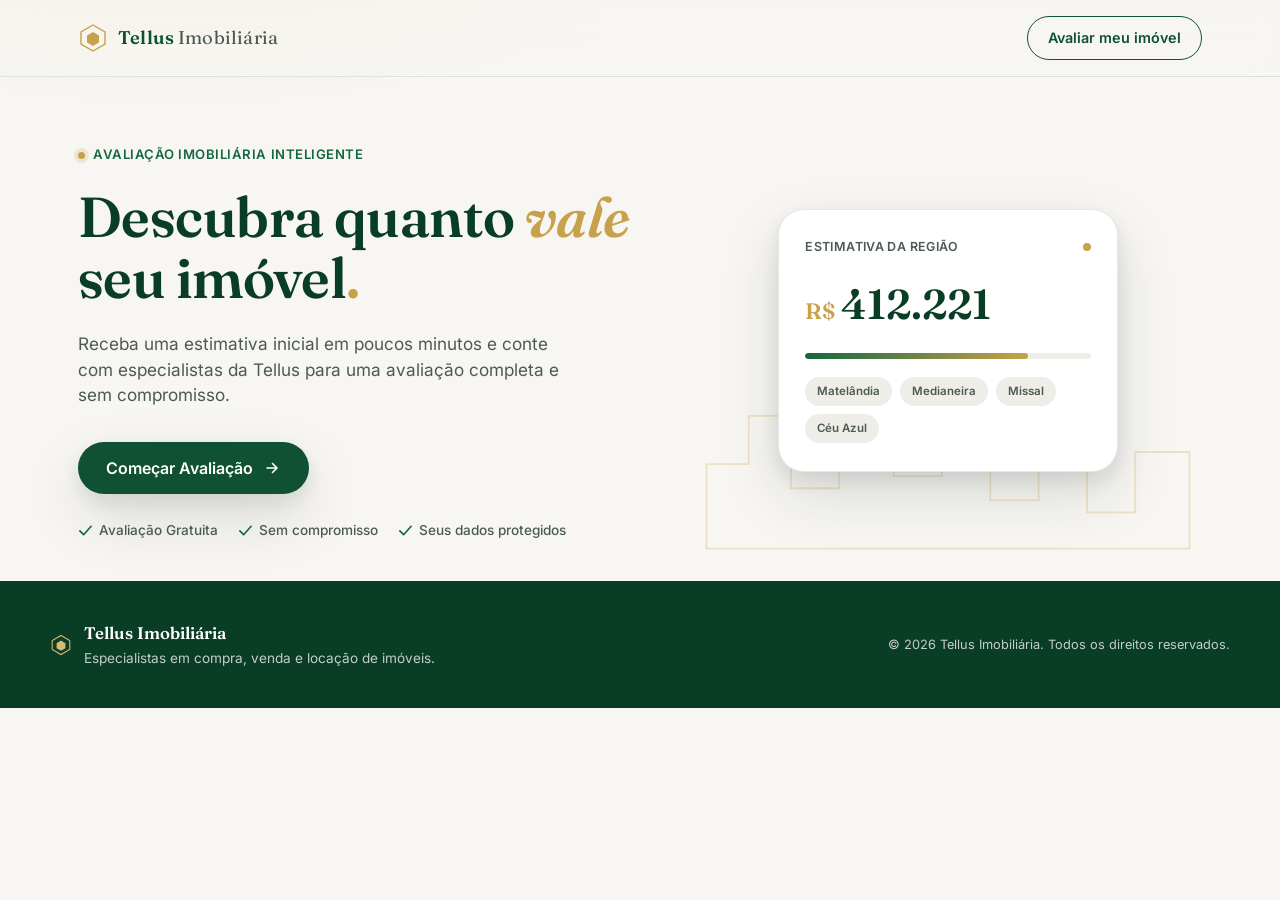
==== index.html @ 63360d7a "Add files via upload" ====
<!DOCTYPE html>
<html lang="pt-BR">
<head>
<meta charset="UTF-8">
<meta name="viewport" content="width=device-width, initial-scale=1.0, viewport-fit=cover">
<title>Tellus Imobiliária | Descubra quanto vale seu imóvel</title>
<meta name="description" content="Receba uma estimativa gratuita e sem compromisso do valor do seu imóvel com a Tellus Imobiliária.">

<!-- Preconnect para carregamento rápido de fontes -->
<link rel="preconnect" href="https://fonts.googleapis.com">
<link rel="preconnect" href="https://fonts.gstatic.com" crossorigin>
<link href="https://fonts.googleapis.com/css2?family=Fraunces:opsz,wght@9..144,400;9..144,500;9..144,600;9..144,700&family=Inter:wght@400;500;600;700;800&display=swap" rel="stylesheet">

<link rel="stylesheet" href="style.css">
</head>
<body>

<!-- ============================================= -->
<!-- CURSOR / GLOW DE FUNDO (decorativo)             -->
<!-- ============================================= -->
<div class="bg-aura" aria-hidden="true"></div>

<!-- ============================================= -->
<!-- CABEÇALHO                                       -->
<!-- ============================================= -->
<header class="site-header" id="siteHeader">
  <div class="header-inner">
    <div class="brand">
      <span class="brand-mark" aria-hidden="true">
        <svg width="30" height="30" viewBox="0 0 30 30" fill="none" xmlns="http://www.w3.org/2000/svg">
          <path d="M15 2L27 9V21L15 28L3 21V9L15 2Z" stroke="currentColor" stroke-width="1.4"/>
          <path d="M15 9L21 12.5V19.5L15 23L9 19.5V12.5L15 9Z" fill="currentColor"/>
        </svg>
      </span>
      <span class="brand-name">Tellus<span class="brand-name-light">Imobiliária</span></span>
    </div>
    <a class="header-cta" href="#" id="headerCta">Avaliar meu imóvel</a>
  </div>
</header>

<main>
  <!-- ============================================= -->
  <!-- HERO                                            -->
  <!-- ============================================= -->
  <section class="hero" id="hero">
    <div class="hero-grid">
      <div class="hero-copy">
        <p class="eyebrow"><span class="eyebrow-dot"></span> Avaliação imobiliária inteligente</p>
        <h1 class="hero-title">
          Descubra quanto <span class="hero-title-accent">vale</span> seu imóvel<span class="accent-dot">.</span>
        </h1>
        <p class="hero-subtitle">
          Receba uma estimativa inicial em poucos minutos e conte com especialistas
          da Tellus para uma avaliação completa e sem compromisso.
        </p>
        <button class="btn-primary btn-hero" id="startBtn">
          <span>Começar Avaliação</span>
          <svg width="18" height="18" viewBox="0 0 18 18" fill="none"><path d="M4 9H14M14 9L9.5 4.5M14 9L9.5 13.5" stroke="currentColor" stroke-width="1.6" stroke-linecap="round" stroke-linejoin="round"/></svg>
        </button>
        <ul class="trust-seals">
          <li><svg viewBox="0 0 16 16" width="15" height="15"><path d="M2 8.5L6 12.5L14 3.5" stroke="currentColor" stroke-width="1.8" fill="none" stroke-linecap="round" stroke-linejoin="round"/></svg> Avaliação Gratuita</li>
          <li><svg viewBox="0 0 16 16" width="15" height="15"><path d="M2 8.5L6 12.5L14 3.5" stroke="currentColor" stroke-width="1.8" fill="none" stroke-linecap="round" stroke-linejoin="round"/></svg> Sem compromisso</li>
          <li><svg viewBox="0 0 16 16" width="15" height="15"><path d="M2 8.5L6 12.5L14 3.5" stroke="currentColor" stroke-width="1.8" fill="none" stroke-linecap="round" stroke-linejoin="round"/></svg> Seus dados protegidos</li>
        </ul>
      </div>

      <div class="hero-visual" aria-hidden="true">
        <div class="valuation-card">
          <div class="valuation-card-head">
            <span>Estimativa da região</span>
            <span class="pulse-dot"></span>
          </div>
          <div class="valuation-figure">
            <span class="currency">R$</span>
            <span class="odometer" id="heroOdometer">0</span>
          </div>
          <div class="valuation-bar">
            <div class="valuation-bar-fill"></div>
          </div>
          <div class="valuation-tags">
            <span>Matelândia</span>
            <span>Medianeira</span>
            <span>Missal</span>
            <span>Céu Azul</span>
          </div>
        </div>
        <svg class="skyline" viewBox="0 0 420 220" fill="none" xmlns="http://www.w3.org/2000/svg">
          <path class="skyline-path" d="M10 210 L10 140 L45 140 L45 100 L80 100 L80 160 L120 160 L120 60 L165 60 L165 150 L205 150 L205 90 L205 90 L245 90 L245 170 L285 170 L285 110 L325 110 L325 180 L365 180 L365 130 L410 130 L410 210 Z" stroke="currentColor" stroke-width="1.5"/>
        </svg>
      </div>
    </div>
  </section>

  <!-- ============================================= -->
  <!-- QUESTIONÁRIO / CHAT                             -->
  <!-- ============================================= -->
  <section class="chat-section" id="chatSection">
    <div class="chat-frame">

      <div class="chat-topbar">
        <div class="chat-topbar-info">
          <span class="chat-avatar">
            <svg width="16" height="16" viewBox="0 0 30 30" fill="none"><path d="M15 2L27 9V21L15 28L3 21V9L15 2Z" stroke="currentColor" stroke-width="1.6"/><path d="M15 9L21 12.5V19.5L15 23L9 19.5V12.5L15 9Z" fill="currentColor"/></svg>
          </span>
          <div>
            <p class="chat-topbar-title">Avaliação Tellus</p>
            <p class="chat-topbar-subtitle" id="stepLabel">Pergunta 1 de 15</p>
          </div>
        </div>
        <button class="chat-close" id="closeChat" aria-label="Fechar questionário">
          <svg width="16" height="16" viewBox="0 0 16 16"><path d="M2 2L14 14M14 2L2 14" stroke="currentColor" stroke-width="1.6" stroke-linecap="round"/></svg>
        </button>
      </div>

      <div class="progress-track" aria-hidden="true">
        <div class="progress-fill" id="progressFill"></div>
      </div>

      <div class="chat-body" id="chatBody">
        <!-- Mensagens e perguntas injetadas via JavaScript -->
      </div>

      <div class="chat-footer" id="chatFooter">
        <!-- Área de resposta ativa (botões / input) injetada via JS -->
      </div>
    </div>
  </section>

  <!-- ============================================= -->
  <!-- TELA DE SUCESSO                                 -->
  <!-- ============================================= -->
  <section class="success-section" id="successSection">
    <canvas id="confettiCanvas"></canvas>
    <div class="success-card">
      <div class="success-check">
        <svg viewBox="0 0 80 80" width="80" height="80">
          <circle class="check-circle" cx="40" cy="40" r="36" fill="none" stroke-width="3"/>
          <path class="check-mark" d="M24 41L35 52L57 28" fill="none" stroke-width="4.5" stroke-linecap="round" stroke-linejoin="round"/>
        </svg>
      </div>
      <h2>Sua avaliação foi recebida com sucesso!</h2>
      <p>Um especialista da Tellus entrará em contato em breve para entregar uma estimativa personalizada do valor do seu imóvel.</p>
      <a href="#" id="whatsappBtn" class="btn-whatsapp" target="_blank" rel="noopener">
        <svg width="20" height="20" viewBox="0 0 24 24" fill="currentColor"><path d="M17.5 14.4c-.3-.1-1.7-.9-2-1-.3-.1-.5-.1-.7.1-.2.3-.8 1-.9 1.1-.2.2-.3.2-.6.1-.3-.1-1.3-.5-2.4-1.5-.9-.8-1.5-1.8-1.7-2.1-.2-.3 0-.5.1-.6.1-.1.3-.3.4-.5.1-.1.2-.3.3-.4.1-.2 0-.4 0-.5C10 9 9.4 7.6 9.2 7c-.2-.5-.4-.5-.6-.5h-.5c-.2 0-.5.1-.7.3-.2.3-1 1-1 2.3 0 1.4 1 2.7 1.1 2.9.1.2 2 3.1 4.9 4.3.7.3 1.2.5 1.6.6.7.2 1.3.2 1.8.1.5-.1 1.7-.7 1.9-1.4.2-.7.2-1.2.2-1.4-.1-.1-.3-.2-.6-.3z"/><path d="M12 2C6.5 2 2 6.5 2 12c0 1.9.5 3.7 1.5 5.3L2 22l4.8-1.5c1.5.8 3.3 1.3 5.2 1.3 5.5 0 10-4.5 10-10S17.5 2 12 2zm0 18.2c-1.7 0-3.4-.5-4.8-1.3l-.3-.2-3.2 1 1-3.1-.2-.3C3.5 15 3 13.5 3 12c0-4.9 4.1-9 9-9s9 4.1 9 9-4.1 9.2-9 9.2z"/></svg>
        Falar no WhatsApp
      </a>
    </div>
  </section>
</main>

<!-- ============================================= -->
<!-- RODAPÉ                                          -->
<!-- ============================================= -->
<footer class="site-footer">
  <div class="footer-inner">
    <div class="footer-brand">
      <span class="brand-mark" aria-hidden="true">
        <svg width="22" height="22" viewBox="0 0 30 30" fill="none"><path d="M15 2L27 9V21L15 28L3 21V9L15 2Z" stroke="currentColor" stroke-width="1.4"/><path d="M15 9L21 12.5V19.5L15 23L9 19.5V12.5L15 9Z" fill="currentColor"/></svg>
      </span>
      <div>
        <p class="footer-name">Tellus Imobiliária</p>
        <p class="footer-tagline">Especialistas em compra, venda e locação de imóveis.</p>
      </div>
    </div>
    <p class="footer-copy">© <span id="year"></span> Tellus Imobiliária. Todos os direitos reservados.</p>
  </div>
</footer>

<script src="script.js"></script>
</body>
</html>
---- style.css ----
/* =====================================================================
   TELLUS IMOBILIÁRIA — FOLHA DE ESTILOS
   Organização:
   1. Tokens (cores, tipografia, espaçamento)
   2. Reset e base
   3. Cabeçalho
   4. Hero
   5. Seção de Chat / Questionário
   6. Componentes de pergunta (botões, inputs, checklist)
   7. Tela de sucesso + confete
   8. Rodapé
   9. Responsividade
   10. Modo escuro automático
   11. Acessibilidade (prefers-reduced-motion)
   ===================================================================== */

/* ---------------------------------------------------------------------
   1. TOKENS
   --------------------------------------------------------------------- */
:root{
  /* Paleta */
  --color-green-900:#0A3D26;
  --color-green-800:#0F5132;
  --color-green-700:#146740;
  --color-gold-500:#C8A24A;
  --color-gold-400:#D9BA71;
  --color-white:#FFFFFF;
  --color-gray-050:#F7F6F3;
  --color-gray-100:#EFEDE7;
  --color-gray-300:#D9D5CB;
  --color-ink-900:#12211A;
  --color-ink-600:#4B5B52;

  /* Superfícies (trocam no modo escuro) */
  --bg-page:var(--color-gray-050);
  --bg-surface:var(--color-white);
  --bg-surface-alt:var(--color-gray-100);
  --text-primary:var(--color-ink-900);
  --text-secondary:var(--color-ink-600);
  --border-subtle: rgba(18,33,26,0.10);
  --shadow-color: 18,33,26;

  /* Tipografia */
  --font-display:'Fraunces', Georgia, serif;
  --font-body:'Inter', -apple-system, BlinkMacSystemFont, sans-serif;

  /* Espaçamento / forma */
  --radius-sm:10px;
  --radius-md:16px;
  --radius-lg:26px;
  --radius-pill:999px;

  --shadow-soft: 0 2px 8px rgba(var(--shadow-color), 0.06), 0 10px 30px rgba(var(--shadow-color), 0.07);
  --shadow-lift: 0 8px 20px rgba(var(--shadow-color), 0.10), 0 24px 60px rgba(var(--shadow-color), 0.12);

  --ease-out: cubic-bezier(.16,.8,.28,1);
}

@media (prefers-color-scheme: dark){
  :root{
    --bg-page:#0B1712;
    --bg-surface:#122A1F;
    --bg-surface-alt:#0F241B;
    --text-primary:#F2F1EC;
    --text-secondary:#AFC0B6;
    --border-subtle: rgba(242,241,236,0.10);
    --shadow-color: 0,0,0;
    --color-gray-100:#16332476;
  }
}

/* ---------------------------------------------------------------------
   2. RESET E BASE
   --------------------------------------------------------------------- */
*,*::before,*::after{ box-sizing:border-box; margin:0; padding:0; }
html{ scroll-behavior:smooth; }
body{
  font-family:var(--font-body);
  background:var(--bg-page);
  color:var(--text-primary);
  line-height:1.5;
  -webkit-font-smoothing:antialiased;
  overflow-x:hidden;
  transition:background .4s var(--ease-out), color .4s var(--ease-out);
}
img,svg{ display:block; max-width:100%; }
button{ font-family:inherit; cursor:pointer; border:none; background:none; color:inherit; }
input{ font-family:inherit; }
a{ color:inherit; text-decoration:none; }
:focus-visible{ outline:2px solid var(--color-gold-500); outline-offset:3px; border-radius:6px; }

.bg-aura{
  position:fixed; inset:-20% -10% auto -10%; height:70vh; z-index:-1;
  background:
    radial-gradient(50% 50% at 20% 10%, rgba(200,162,74,0.16) 0%, rgba(200,162,74,0) 70%),
    radial-gradient(45% 45% at 85% 0%, rgba(15,81,50,0.18) 0%, rgba(15,81,50,0) 70%);
  pointer-events:none;
}

/* ---------------------------------------------------------------------
   3. CABEÇALHO
   --------------------------------------------------------------------- */
.site-header{
  position:sticky; top:0; z-index:40;
  backdrop-filter:saturate(180%) blur(14px);
  background:rgba(247,246,243,0.72);
  border-bottom:1px solid var(--border-subtle);
}
@media (prefers-color-scheme: dark){
  .site-header{ background:rgba(11,23,18,0.72); }
}
.header-inner{
  max-width:1180px; margin:0 auto; padding:16px 28px;
  display:flex; align-items:center; justify-content:space-between;
}
.brand{ display:flex; align-items:center; gap:10px; }
.brand-mark{ color:var(--color-gold-500); display:flex; }
.brand-name{
  font-family:var(--font-display); font-weight:600; font-size:1.15rem;
  letter-spacing:.01em; color:var(--color-green-800);
}
@media (prefers-color-scheme: dark){ .brand-name{ color:var(--color-gold-400); } }
.brand-name-light{ font-weight:400; color:var(--text-secondary); margin-left:4px; }

.header-cta{
  font-size:.9rem; font-weight:600; padding:10px 20px;
  border:1px solid var(--color-green-800); border-radius:var(--radius-pill);
  color:var(--color-green-800); transition:all .25s var(--ease-out);
}
@media (prefers-color-scheme: dark){ .header-cta{ color:var(--color-gold-400); border-color:var(--color-gold-400); } }
.header-cta:hover{ background:var(--color-green-800); color:var(--color-white); }
@media (prefers-color-scheme: dark){ .header-cta:hover{ background:var(--color-gold-400); color:var(--color-green-900); } }

/* ---------------------------------------------------------------------
   4. HERO
   --------------------------------------------------------------------- */
.hero{ max-width:1180px; margin:0 auto; padding:64px 28px 40px; }
.hero-grid{
  display:grid; grid-template-columns:1.05fr .95fr; gap:56px; align-items:center;
}
.eyebrow{
  display:inline-flex; align-items:center; gap:8px;
  font-size:.82rem; font-weight:600; letter-spacing:.04em; text-transform:uppercase;
  color:var(--color-green-700); margin-bottom:22px;
}
@media (prefers-color-scheme: dark){ .eyebrow{ color:var(--color-gold-400); } }
.eyebrow-dot{ width:7px; height:7px; border-radius:50%; background:var(--color-gold-500); box-shadow:0 0 0 4px rgba(200,162,74,0.18); }

.hero-title{
  font-family:var(--font-display); font-weight:600;
  font-size:clamp(2.4rem, 4.4vw, 3.6rem);
  line-height:1.08; letter-spacing:-.01em;
  color:var(--color-green-900);
  animation:fadeUp .8s var(--ease-out) both;
}
@media (prefers-color-scheme: dark){ .hero-title{ color:var(--color-white); } }
.hero-title-accent{ font-style:italic; color:var(--color-gold-500); }
.accent-dot{ color:var(--color-gold-500); }

.hero-subtitle{
  margin-top:22px; max-width:46ch; font-size:1.08rem; color:var(--text-secondary);
  animation:fadeUp .8s .1s var(--ease-out) both;
}

.btn-primary{
  margin-top:34px; display:inline-flex; align-items:center; gap:10px;
  background:var(--color-green-800); color:var(--color-white);
  font-weight:600; font-size:1rem; padding:16px 28px; border-radius:var(--radius-pill);
  box-shadow:var(--shadow-lift);
  transition:transform .3s var(--ease-out), box-shadow .3s var(--ease-out), background .3s var(--ease-out);
  animation:fadeUp .8s .2s var(--ease-out) both;
}
.btn-primary svg{ transition:transform .3s var(--ease-out); }
.btn-primary:hover{ transform:translateY(-2px); background:var(--color-green-700); box-shadow:0 14px 34px rgba(15,81,50,0.28); }
.btn-primary:hover svg{ transform:translateX(3px); }
.btn-primary:active{ transform:translateY(0); }

.trust-seals{
  display:flex; flex-wrap:wrap; gap:20px; margin-top:26px; list-style:none;
  font-size:.85rem; color:var(--text-secondary); font-weight:500;
  animation:fadeUp .8s .3s var(--ease-out) both;
}
.trust-seals li{ display:flex; align-items:center; gap:6px; }
.trust-seals svg{ color:var(--color-green-700); flex-shrink:0; }
@media (prefers-color-scheme: dark){ .trust-seals svg{ color:var(--color-gold-400); } }

/* --- Visual do hero: cartão de estimativa + skyline --- */
.hero-visual{ position:relative; display:flex; justify-content:center; align-items:center; min-height:380px; }
.valuation-card{
  position:relative; z-index:2;
  width:100%; max-width:340px; background:var(--bg-surface);
  border-radius:var(--radius-lg); padding:28px 26px; box-shadow:var(--shadow-lift);
  border:1px solid var(--border-subtle);
  animation:cardFloat 6s ease-in-out infinite, fadeUp .9s .15s var(--ease-out) both;
}
.valuation-card-head{
  display:flex; align-items:center; justify-content:space-between;
  font-size:.78rem; font-weight:600; color:var(--text-secondary); text-transform:uppercase; letter-spacing:.03em;
}
.pulse-dot{
  width:8px; height:8px; border-radius:50%; background:var(--color-gold-500);
  box-shadow:0 0 0 0 rgba(200,162,74,0.5); animation:pulse 2.2s infinite;
}
.valuation-figure{ display:flex; align-items:baseline; gap:6px; margin-top:16px; }
.currency{ font-family:var(--font-display); font-size:1.4rem; color:var(--color-gold-500); font-weight:600; }
.odometer{ font-family:var(--font-display); font-size:2.6rem; font-weight:600; color:var(--color-green-900); font-variant-numeric:tabular-nums; }
@media (prefers-color-scheme: dark){ .odometer{ color:var(--color-white); } }
.valuation-bar{ margin-top:18px; height:6px; border-radius:var(--radius-pill); background:var(--bg-surface-alt); overflow:hidden; }
.valuation-bar-fill{
  height:100%; width:0%; border-radius:var(--radius-pill);
  background:linear-gradient(90deg, var(--color-green-700), var(--color-gold-500));
  animation:fillBar 2.4s 1s var(--ease-out) forwards;
}
.valuation-tags{ display:flex; flex-wrap:wrap; gap:8px; margin-top:18px; }
.valuation-tags span{
  font-size:.72rem; font-weight:600; padding:6px 12px; border-radius:var(--radius-pill);
  background:var(--bg-surface-alt); color:var(--text-secondary);
}
.skyline{
  position:absolute; bottom:-30px; left:50%; transform:translateX(-50%);
  width:110%; color:var(--color-gold-400); opacity:.35; z-index:1;
}
.skyline-path{ animation:skylineDrift 10s ease-in-out infinite; }

/* ---------------------------------------------------------------------
   5. SEÇÃO DE CHAT / QUESTIONÁRIO
   --------------------------------------------------------------------- */
.chat-section{
  display:none; /* ativado via JS quando o usuário inicia */
  min-height:100vh;
  padding:40px 20px 60px;
  align-items:center; justify-content:center;
  background:
    radial-gradient(60% 40% at 15% 0%, rgba(200,162,74,0.10), transparent 60%),
    var(--bg-page);
}
.chat-section.is-active{ display:flex; animation:fadeIn .5s var(--ease-out) both; }

.chat-frame{
  width:100%; max-width:620px; background:var(--bg-surface);
  border-radius:var(--radius-lg); box-shadow:var(--shadow-lift);
  border:1px solid var(--border-subtle);
  display:flex; flex-direction:column; overflow:hidden;
  min-height:600px; max-height:88vh;
}
.chat-topbar{
  display:flex; align-items:center; justify-content:space-between;
  padding:20px 24px; border-bottom:1px solid var(--border-subtle);
}
.chat-topbar-info{ display:flex; align-items:center; gap:12px; }
.chat-avatar{
  width:38px; height:38px; border-radius:50%; display:flex; align-items:center; justify-content:center;
  background:var(--color-green-800); color:var(--color-gold-400); flex-shrink:0;
}
.chat-topbar-title{ font-weight:700; font-size:.95rem; }
.chat-topbar-subtitle{ font-size:.78rem; color:var(--text-secondary); margin-top:1px; }
.chat-close{
  width:34px; height:34px; border-radius:50%; display:flex; align-items:center; justify-content:center;
  color:var(--text-secondary); transition:background .2s;
}
.chat-close:hover{ background:var(--bg-surface-alt); }

.progress-track{ height:3px; background:var(--bg-surface-alt); position:relative; }
.progress-fill{
  height:100%; width:6.66%; background:linear-gradient(90deg, var(--color-green-700), var(--color-gold-500));
  transition:width .5s var(--ease-out);
}

.chat-body{
  flex:1; overflow-y:auto; padding:28px 26px 12px;
  display:flex; flex-direction:column; gap:18px;
  scroll-behavior:smooth;
}
.chat-body::-webkit-scrollbar{ width:6px; }
.chat-body::-webkit-scrollbar-thumb{ background:var(--color-gray-300); border-radius:10px; }

/* Bolha de pergunta (bot) */
.msg{
  max-width:88%; display:flex; gap:10px; align-items:flex-start;
  animation:msgIn .45s var(--ease-out) both;
}
.msg-bot-icon{
  width:30px; height:30px; border-radius:50%; flex-shrink:0;
  background:var(--color-green-800); color:var(--color-gold-400);
  display:flex; align-items:center; justify-content:center;
}
.msg-bubble{
  background:var(--bg-surface-alt); padding:14px 18px; border-radius:4px 18px 18px 18px;
  font-size:.98rem; color:var(--text-primary); font-weight:500;
}
.msg-user{ align-self:flex-end; flex-direction:row-reverse; }
.msg-user .msg-bubble{
  background:var(--color-green-800); color:var(--color-white); border-radius:18px 4px 18px 18px;
}

.typing-indicator{ display:flex; gap:4px; padding:6px 4px; }
.typing-indicator span{
  width:6px; height:6px; border-radius:50%; background:var(--text-secondary);
  animation:typingBounce 1.2s infinite ease-in-out;
}
.typing-indicator span:nth-child(2){ animation-delay:.15s; }
.typing-indicator span:nth-child(3){ animation-delay:.3s; }

/* ---------------------------------------------------------------------
   6. COMPONENTES DE PERGUNTA
   --------------------------------------------------------------------- */
.chat-footer{ padding:14px 22px 22px; border-top:1px solid var(--border-subtle); }

.option-grid{ display:flex; flex-wrap:wrap; gap:10px; }
.option-btn{
  padding:12px 18px; border-radius:var(--radius-pill); border:1.5px solid var(--border-subtle);
  font-weight:600; font-size:.92rem; background:var(--bg-surface);
  transition:all .2s var(--ease-out);
}
.option-btn:hover{ border-color:var(--color-gold-500); background:rgba(200,162,74,0.08); transform:translateY(-1px); }
.option-btn.is-selected{ background:var(--color-green-800); border-color:var(--color-green-800); color:var(--color-white); }

.check-grid{ display:flex; flex-wrap:wrap; gap:10px; }
.check-btn{
  padding:11px 16px; border-radius:var(--radius-pill); border:1.5px solid var(--border-subtle);
  font-weight:600; font-size:.88rem; display:flex; align-items:center; gap:7px;
  background:var(--bg-surface); transition:all .2s var(--ease-out);
}
.check-btn .check-box{
  width:16px; height:16px; border-radius:5px; border:1.5px solid var(--border-subtle);
  display:flex; align-items:center; justify-content:center; transition:all .2s;
}
.check-btn.is-selected{ border-color:var(--color-gold-500); background:rgba(200,162,74,0.1); }
.check-btn.is-selected .check-box{ background:var(--color-gold-500); border-color:var(--color-gold-500); color:var(--color-white); }

.field-wrap{ display:flex; flex-direction:column; gap:12px; }
.text-input{
  width:100%; padding:14px 16px; border-radius:var(--radius-md);
  border:1.5px solid var(--border-subtle); background:var(--bg-surface);
  font-size:1rem; color:var(--text-primary); transition:border-color .2s;
}
.text-input:focus{ border-color:var(--color-gold-500); }
.field-error{
  font-size:.8rem; color:#B3413A; font-weight:600; display:none; align-items:center; gap:6px;
}
.field-error.is-visible{ display:flex; animation:shake .35s; }

.footer-actions{ display:flex; justify-content:flex-end; gap:10px; margin-top:14px; }
.btn-continue{
  background:var(--color-green-800); color:var(--color-white); font-weight:700;
  padding:13px 26px; border-radius:var(--radius-pill); font-size:.92rem;
  transition:all .25s var(--ease-out);
}
.btn-continue:hover{ background:var(--color-green-700); transform:translateY(-1px); }
.btn-continue:disabled{ opacity:.4; cursor:not-allowed; transform:none; }
.btn-back{
  color:var(--text-secondary); font-weight:600; font-size:.88rem; padding:13px 14px;
}
.btn-back:hover{ color:var(--text-primary); }

/* Tela de carregamento (analisando dados) */
.loading-msgs{ display:flex; flex-direction:column; gap:10px; align-items:center; text-align:center; padding:30px 10px; }
.loading-ring{
  width:52px; height:52px; border-radius:50%;
  border:3px solid var(--bg-surface-alt); border-top-color:var(--color-gold-500);
  animation:spin 1s linear infinite; margin-bottom:6px;
}
.loading-text{ font-weight:600; color:var(--text-secondary); font-size:.92rem; min-height:20px; }

/* ---------------------------------------------------------------------
   7. TELA DE SUCESSO + CONFETE
   --------------------------------------------------------------------- */
.success-section{
  display:none; min-height:100vh; align-items:center; justify-content:center;
  padding:40px 20px; position:relative; overflow:hidden;
  background:
    radial-gradient(60% 50% at 50% 0%, rgba(200,162,74,0.14), transparent 65%),
    var(--bg-page);
}
.success-section.is-active{ display:flex; }
#confettiCanvas{ position:absolute; inset:0; width:100%; height:100%; pointer-events:none; }

.success-card{
  position:relative; z-index:2; max-width:460px; text-align:center;
  background:var(--bg-surface); border-radius:var(--radius-lg); padding:48px 36px;
  box-shadow:var(--shadow-lift); border:1px solid var(--border-subtle);
  animation:successPop .6s var(--ease-out) both;
}
.success-check{ display:flex; justify-content:center; margin-bottom:22px; }
.check-circle{ stroke:var(--color-green-700); stroke-dasharray:230; stroke-dashoffset:230; animation:drawCircle 1s var(--ease-out) .1s forwards; }
.check-mark{ stroke:var(--color-gold-500); stroke-dasharray:50; stroke-dashoffset:50; animation:drawCheck .5s var(--ease-out) .8s forwards; }

.success-card h2{ font-family:var(--font-display); font-size:1.5rem; color:var(--color-green-900); margin-bottom:12px; font-weight:600; }
@media (prefers-color-scheme: dark){ .success-card h2{ color:var(--color-white); } }
.success-card p{ color:var(--text-secondary); font-size:.98rem; margin-bottom:28px; }

.btn-whatsapp{
  display:inline-flex; align-items:center; gap:10px; background:#22A559; color:var(--color-white);
  font-weight:700; padding:15px 28px; border-radius:var(--radius-pill);
  box-shadow:0 10px 26px rgba(34,165,89,0.32); transition:transform .25s var(--ease-out);
}
.btn-whatsapp:hover{ transform:translateY(-2px); }

/* ---------------------------------------------------------------------
   8. RODAPÉ
   --------------------------------------------------------------------- */
.site-footer{ background:var(--color-green-900); color:rgba(255,255,255,0.75); padding:40px 28px; }
.footer-inner{
  max-width:1180px; margin:0 auto; display:flex; align-items:center; justify-content:space-between;
  flex-wrap:wrap; gap:18px;
}
.footer-brand{ display:flex; align-items:center; gap:12px; }
.footer-brand .brand-mark{ color:var(--color-gold-400); }
.footer-name{ font-family:var(--font-display); font-weight:600; color:var(--color-white); font-size:1.05rem; }
.footer-tagline{ font-size:.85rem; margin-top:2px; }
.footer-copy{ font-size:.8rem; }

/* ---------------------------------------------------------------------
   9. RESPONSIVIDADE
   --------------------------------------------------------------------- */
@media (max-width: 920px){
  .hero-grid{ grid-template-columns:1fr; gap:44px; }
  .hero-visual{ order:-1; min-height:300px; }
  .hero{ padding-top:40px; }
}
@media (max-width: 560px){
  .header-inner{ padding:14px 18px; }
  .header-cta{ display:none; }
  .hero{ padding:32px 18px 24px; }
  .hero-title{ font-size:2.1rem; }
  .btn-hero{ width:100%; justify-content:center; }
  .chat-frame{ min-height:100vh; max-height:100vh; border-radius:0; }
  .chat-section{ padding:0; }
  .success-card{ padding:36px 22px; }
  .footer-inner{ flex-direction:column; align-items:flex-start; }
}

/* ---------------------------------------------------------------------
   11. ANIMAÇÕES
   --------------------------------------------------------------------- */
@keyframes fadeUp{ from{ opacity:0; transform:translateY(16px); } to{ opacity:1; transform:translateY(0); } }
@keyframes fadeIn{ from{ opacity:0; } to{ opacity:1; } }
@keyframes msgIn{ from{ opacity:0; transform:translateY(10px) scale(.98); } to{ opacity:1; transform:translateY(0) scale(1); } }
@keyframes cardFloat{ 0%,100%{ transform:translateY(0); } 50%{ transform:translateY(-10px); } }
@keyframes pulse{ 0%{ box-shadow:0 0 0 0 rgba(200,162,74,0.5); } 70%{ box-shadow:0 0 0 8px rgba(200,162,74,0); } 100%{ box-shadow:0 0 0 0 rgba(200,162,74,0); } }
@keyframes fillBar{ to{ width:78%; } }
@keyframes skylineDrift{ 0%,100%{ transform:translateX(-50%) translateY(0); } 50%{ transform:translateX(-50%) translateY(-4px); } }
@keyframes typingBounce{ 0%,60%,100%{ transform:translateY(0); opacity:.5; } 30%{ transform:translateY(-5px); opacity:1; } }
@keyframes spin{ to{ transform:rotate(360deg); } }
@keyframes shake{ 0%,100%{ transform:translateX(0); } 25%{ transform:translateX(-4px); } 75%{ transform:translateX(4px); } }
@keyframes successPop{ from{ opacity:0; transform:scale(.92) translateY(10px); } to{ opacity:1; transform:scale(1) translateY(0); } }
@keyframes drawCircle{ to{ stroke-dashoffset:0; } }
@keyframes drawCheck{ to{ stroke-dashoffset:0; } }

/* ---------------------------------------------------------------------
   10 / 11. RESPEITO A PREFERÊNCIA DE MOVIMENTO REDUZIDO
   --------------------------------------------------------------------- */
@media (prefers-reduced-motion: reduce){
  *,*::before,*::after{
    animation-duration:0.001ms !important; animation-iteration-count:1 !important;
    transition-duration:0.001ms !important; scroll-behavior:auto !important;
  }
}
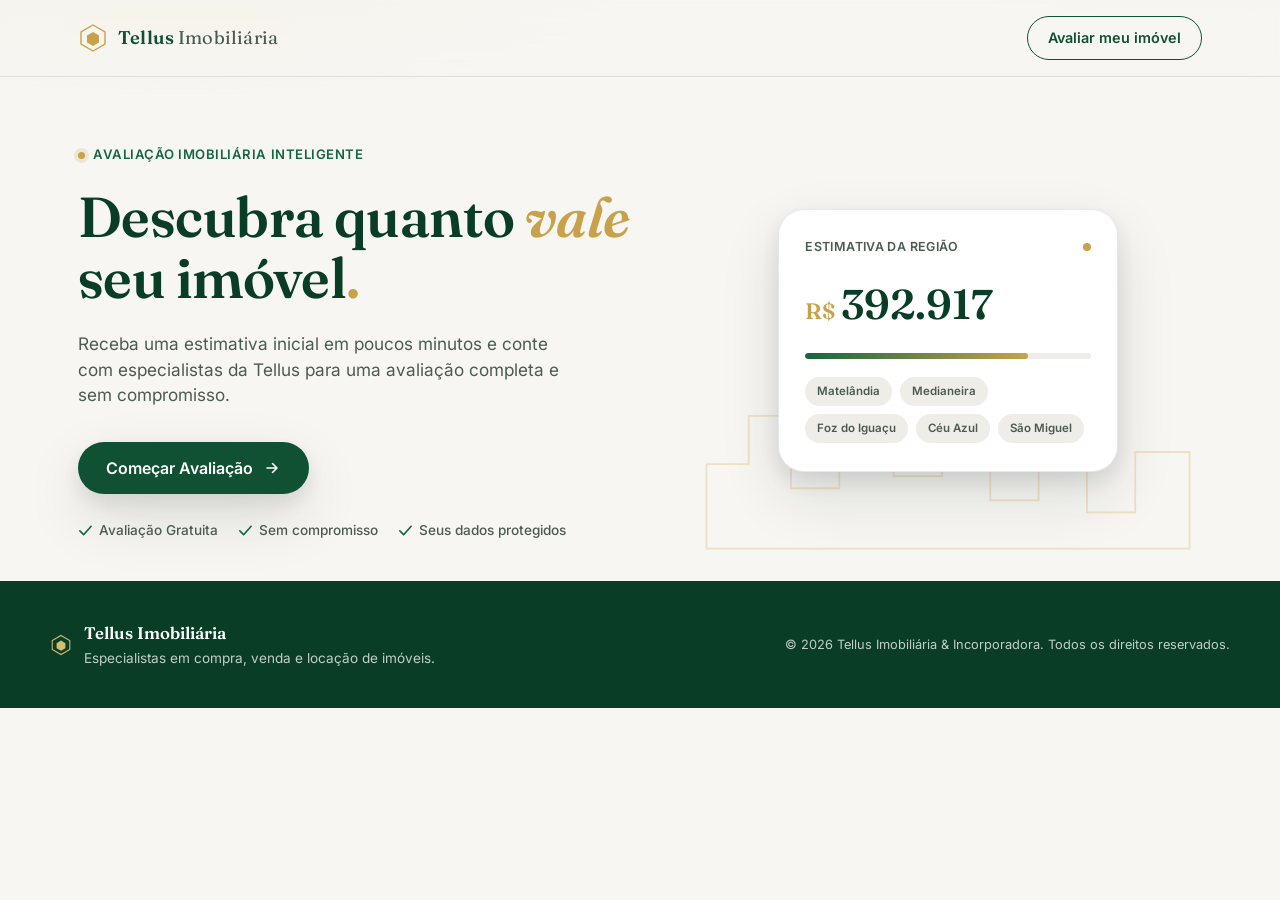
==== commit ae23084f: "Update title and footer text in index.html" ====
--- a/index.html
+++ b/index.html
@@ -3,7 +3,7 @@
 <head>
 <meta charset="UTF-8">
 <meta name="viewport" content="width=device-width, initial-scale=1.0, viewport-fit=cover">
-<title>Tellus Imobiliária | Descubra quanto vale seu imóvel</title>
+<title>Tellus Imobiliária & Incorporadora | Descubra quanto vale seu imóvel</title>
 <meta name="description" content="Receba uma estimativa gratuita e sem compromisso do valor do seu imóvel com a Tellus Imobiliária.">
 
 <!-- Preconnect para carregamento rápido de fontes -->
@@ -80,8 +80,9 @@
           <div class="valuation-tags">
             <span>Matelândia</span>
             <span>Medianeira</span>
-            <span>Missal</span>
+            <span>Foz do Iguaçu</span>
             <span>Céu Azul</span>
+            <span>São Miguel</span>
           </div>
         </div>
         <svg class="skyline" viewBox="0 0 420 220" fill="none" xmlns="http://www.w3.org/2000/svg">
@@ -162,7 +163,7 @@
         <p class="footer-tagline">Especialistas em compra, venda e locação de imóveis.</p>
       </div>
     </div>
-    <p class="footer-copy">© <span id="year"></span> Tellus Imobiliária. Todos os direitos reservados.</p>
+    <p class="footer-copy">© <span id="year"></span> Tellus Imobiliária & Incorporadora. Todos os direitos reservados.</p>
   </div>
 </footer>
 
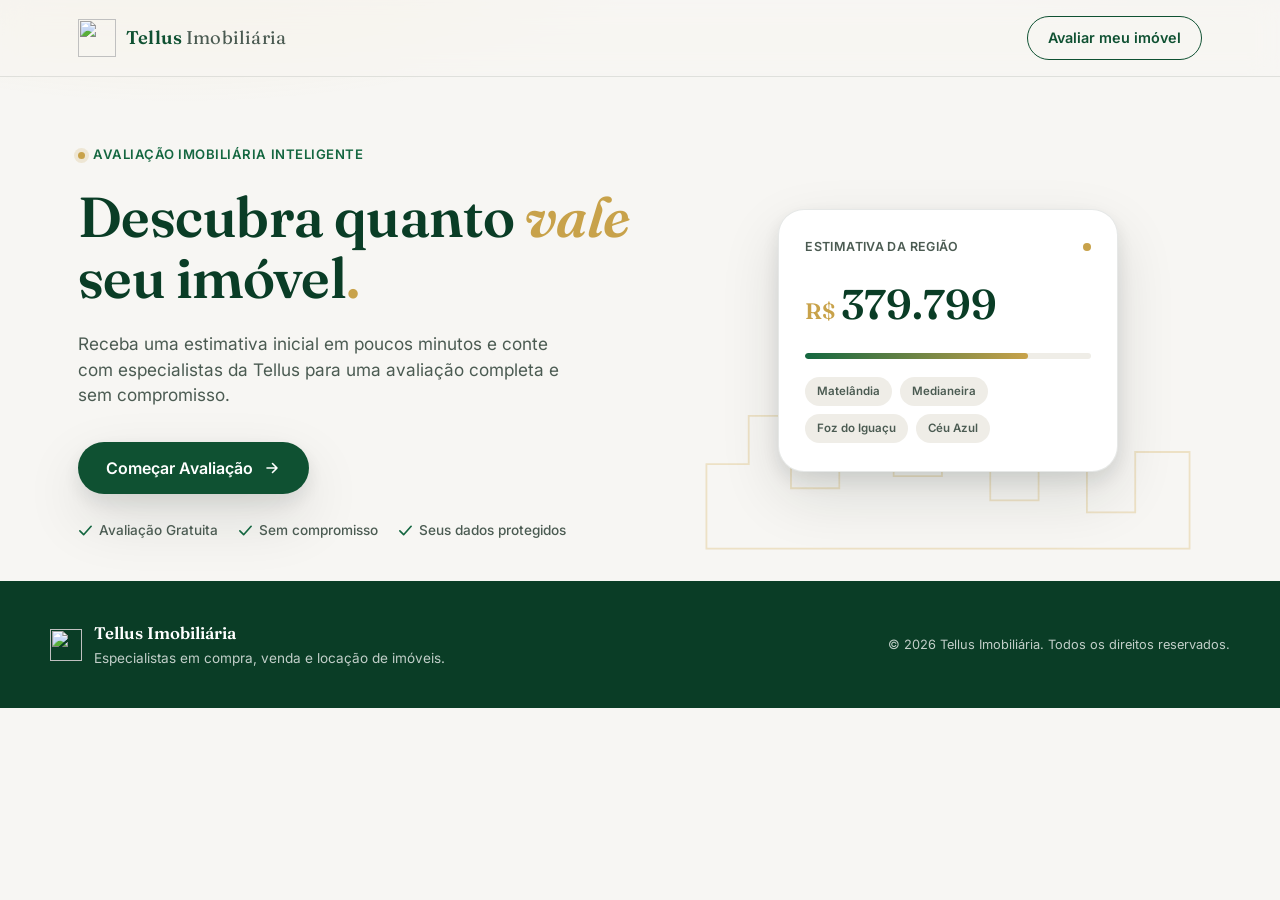
==== commit b731290e: "Remove 'Incorporadora' from title and footer" ====
--- a/index.html
+++ b/index.html
@@ -3,7 +3,8 @@
 <head>
 <meta charset="UTF-8">
 <meta name="viewport" content="width=device-width, initial-scale=1.0, viewport-fit=cover">
-<title>Tellus Imobiliária & Incorporadora | Descubra quanto vale seu imóvel</title>
+<title>Tellus Imobiliária | Descubra quanto vale seu imóvel</title>
+<link rel="icon" type="image/png" href="logo-tellus.png">
 <meta name="description" content="Receba uma estimativa gratuita e sem compromisso do valor do seu imóvel com a Tellus Imobiliária.">
 
 <!-- Preconnect para carregamento rápido de fontes -->
@@ -26,11 +27,8 @@
 <header class="site-header" id="siteHeader">
   <div class="header-inner">
     <div class="brand">
-      <span class="brand-mark" aria-hidden="true">
-        <svg width="30" height="30" viewBox="0 0 30 30" fill="none" xmlns="http://www.w3.org/2000/svg">
-          <path d="M15 2L27 9V21L15 28L3 21V9L15 2Z" stroke="currentColor" stroke-width="1.4"/>
-          <path d="M15 9L21 12.5V19.5L15 23L9 19.5V12.5L15 9Z" fill="currentColor"/>
-        </svg>
+      <span class="brand-mark brand-mark-logo" aria-hidden="true">
+        <img src="logo-tellus.png" alt="" width="38" height="38">
       </span>
       <span class="brand-name">Tellus<span class="brand-name-light">Imobiliária</span></span>
     </div>
@@ -82,7 +80,6 @@
             <span>Medianeira</span>
             <span>Foz do Iguaçu</span>
             <span>Céu Azul</span>
-            <span>São Miguel</span>
           </div>
         </div>
         <svg class="skyline" viewBox="0 0 420 220" fill="none" xmlns="http://www.w3.org/2000/svg">
@@ -155,15 +152,15 @@
 <footer class="site-footer">
   <div class="footer-inner">
     <div class="footer-brand">
-      <span class="brand-mark" aria-hidden="true">
-        <svg width="22" height="22" viewBox="0 0 30 30" fill="none"><path d="M15 2L27 9V21L15 28L3 21V9L15 2Z" stroke="currentColor" stroke-width="1.4"/><path d="M15 9L21 12.5V19.5L15 23L9 19.5V12.5L15 9Z" fill="currentColor"/></svg>
+      <span class="brand-mark brand-mark-logo" aria-hidden="true">
+        <img src="logo-tellus.png" alt="" width="32" height="32">
       </span>
       <div>
         <p class="footer-name">Tellus Imobiliária</p>
         <p class="footer-tagline">Especialistas em compra, venda e locação de imóveis.</p>
       </div>
     </div>
-    <p class="footer-copy">© <span id="year"></span> Tellus Imobiliária & Incorporadora. Todos os direitos reservados.</p>
+    <p class="footer-copy">© <span id="year"></span> Tellus Imobiliária. Todos os direitos reservados.</p>
   </div>
 </footer>
 
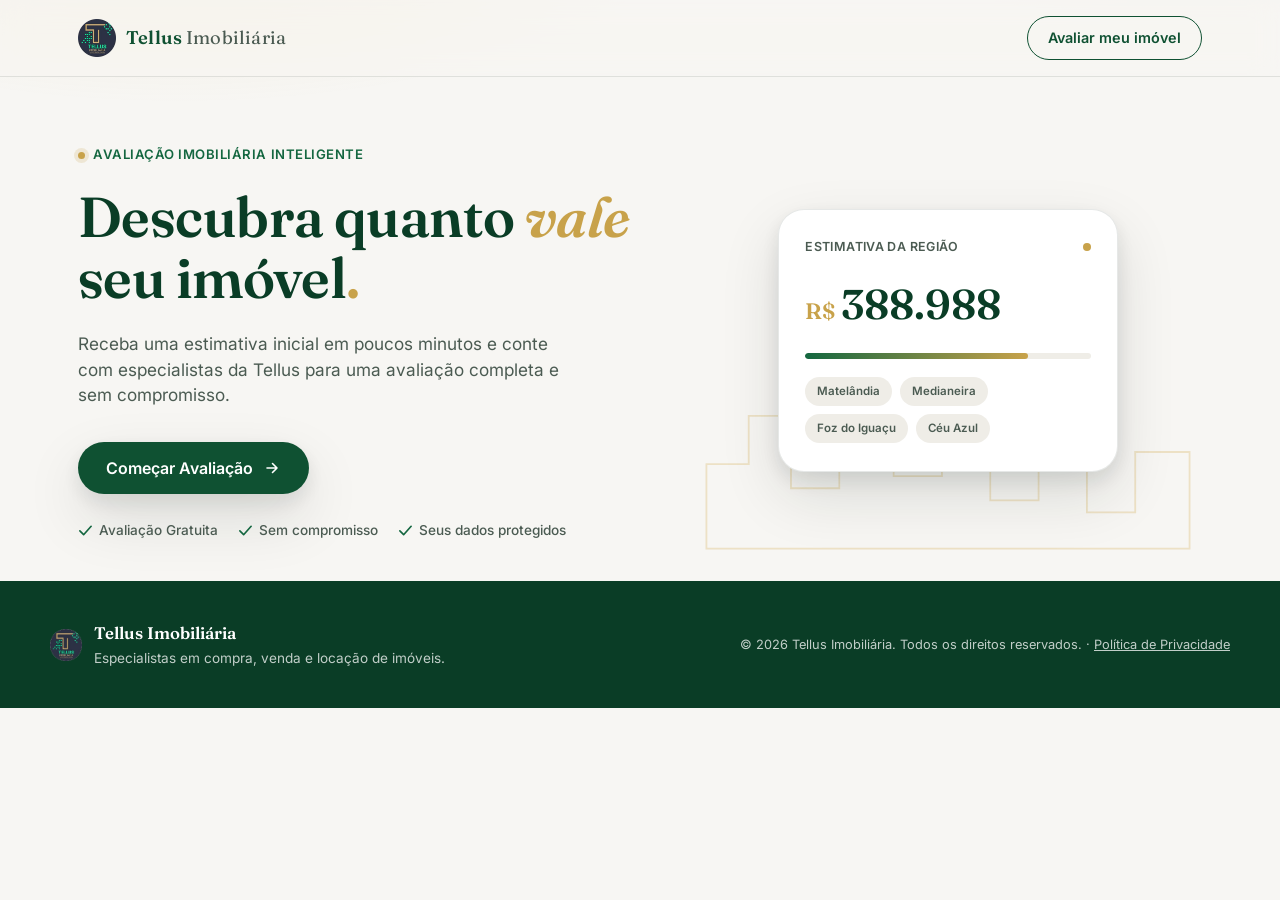
==== commit 6ca9c12f: "Update index.html" ====
--- a/index.html
+++ b/index.html
@@ -160,7 +160,7 @@
         <p class="footer-tagline">Especialistas em compra, venda e locação de imóveis.</p>
       </div>
     </div>
-    <p class="footer-copy">© <span id="year"></span> Tellus Imobiliária. Todos os direitos reservados.</p>
+    <p class="footer-copy">© <span id="year"></span> Tellus Imobiliária. Todos os direitos reservados. · <a href="privacidade.html" style="color:inherit; text-decoration:underline;">Política de Privacidade</a></p>
   </div>
 </footer>
 
--- a/style.css
+++ b/style.css
@@ -115,6 +115,9 @@
 }
 .brand{ display:flex; align-items:center; gap:10px; }
 .brand-mark{ color:var(--color-gold-500); display:flex; }
+.brand-mark-logo{ align-items:center; justify-content:center; }
+.brand-mark-logo img{ display:block; width:38px; height:38px; object-fit:contain; }
+.footer-brand .brand-mark-logo img{ width:32px; height:32px; }
 .brand-name{
   font-family:var(--font-display); font-weight:600; font-size:1.15rem;
   letter-spacing:.01em; color:var(--color-green-800);
@@ -329,6 +332,17 @@
 .check-btn.is-selected .check-box{ background:var(--color-gold-500); border-color:var(--color-gold-500); color:var(--color-white); }
 
 .field-wrap{ display:flex; flex-direction:column; gap:12px; }
+
+.consent-label{
+  display:flex; align-items:flex-start; gap:10px; cursor:pointer;
+  font-size:.88rem; color:var(--text-secondary); line-height:1.5;
+}
+.consent-label a{ color:var(--color-green-700); font-weight:600; text-decoration:underline; }
+@media (prefers-color-scheme: dark){ .consent-label a{ color:var(--color-gold-400); } }
+.consent-checkbox{
+  flex-shrink:0; width:18px; height:18px; margin-top:2px;
+  accent-color:var(--color-green-800); cursor:pointer;
+}
 .text-input{
   width:100%; padding:14px 16px; border-radius:var(--radius-md);
   border:1.5px solid var(--border-subtle); background:var(--bg-surface);
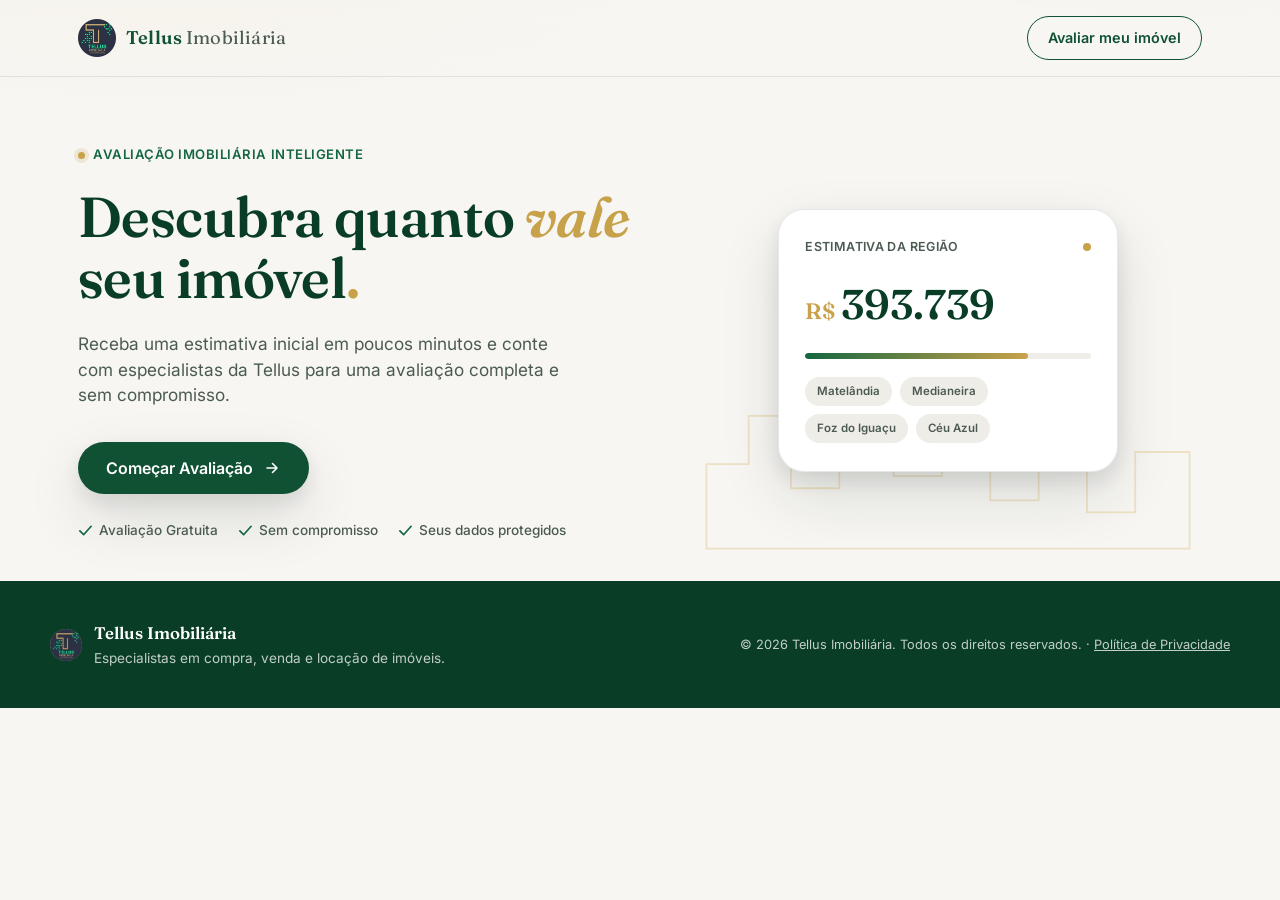
==== commit 9696b417: "Integrate Google Analytics tracking code Added Google Analytics tracking code to the HTML." ====
--- a/index.html
+++ b/index.html
@@ -13,6 +13,17 @@
 <link href="https://fonts.googleapis.com/css2?family=Fraunces:opsz,wght@9..144,400;9..144,500;9..144,600;9..144,700&family=Inter:wght@400;500;600;700;800&display=swap" rel="stylesheet">
 
 <link rel="stylesheet" href="style.css">
+
+<!-- ===========================================================
+     GOOGLE ANALYTICS (GA4) — já configurado com o ID da Tellus.
+     =========================================================== -->
+<script async src="https://www.googletagmanager.com/gtag/js?id=G-XMH2RTP1MX"></script>
+<script>
+  window.dataLayer = window.dataLayer || [];
+  function gtag(){dataLayer.push(arguments);}
+  gtag('js', new Date());
+  gtag('config', 'G-XMH2RTP1MX');
+</script>
 </head>
 <body>
 
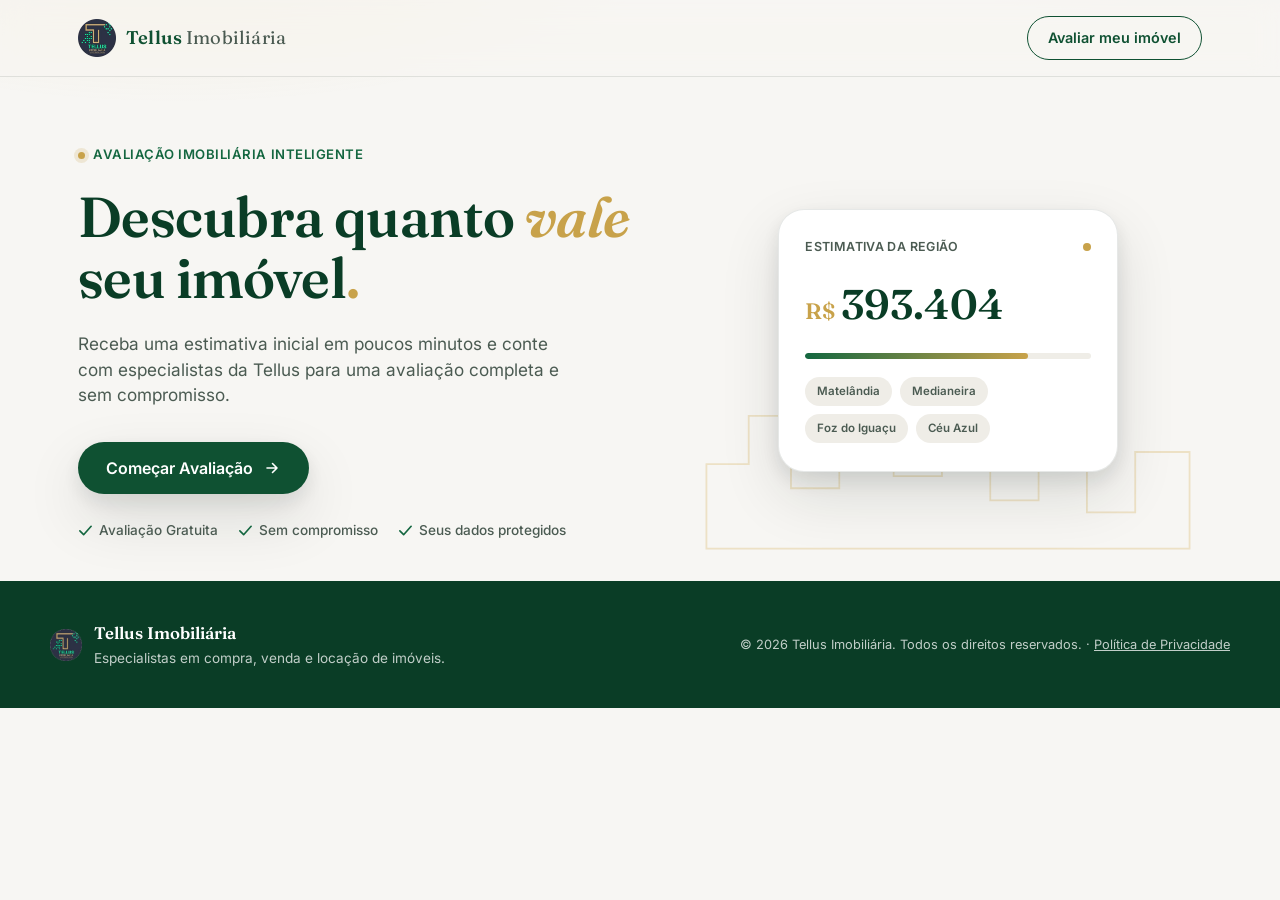
==== commit 945751e8: "Add honeypot field to chat section for spam prevention Added a honeypot input field to prevent spam " ====
--- a/index.html
+++ b/index.html
@@ -106,6 +106,13 @@
   <section class="chat-section" id="chatSection">
     <div class="chat-frame">
 
+      <!-- Campo-armadilha (honeypot) contra bots de spam.
+           Fica invisível e inacessível para pessoas reais, mas bots
+           que preenchem formulários automaticamente costumam
+           preencher qualquer campo que encontrarem no HTML.
+           Se este campo vier preenchido, o envio é descartado. -->
+      <input type="text" id="campoSite" name="site_web" class="honeypot-field" tabindex="-1" autocomplete="off" aria-hidden="true">
+
       <div class="chat-topbar">
         <div class="chat-topbar-info">
           <span class="chat-avatar">
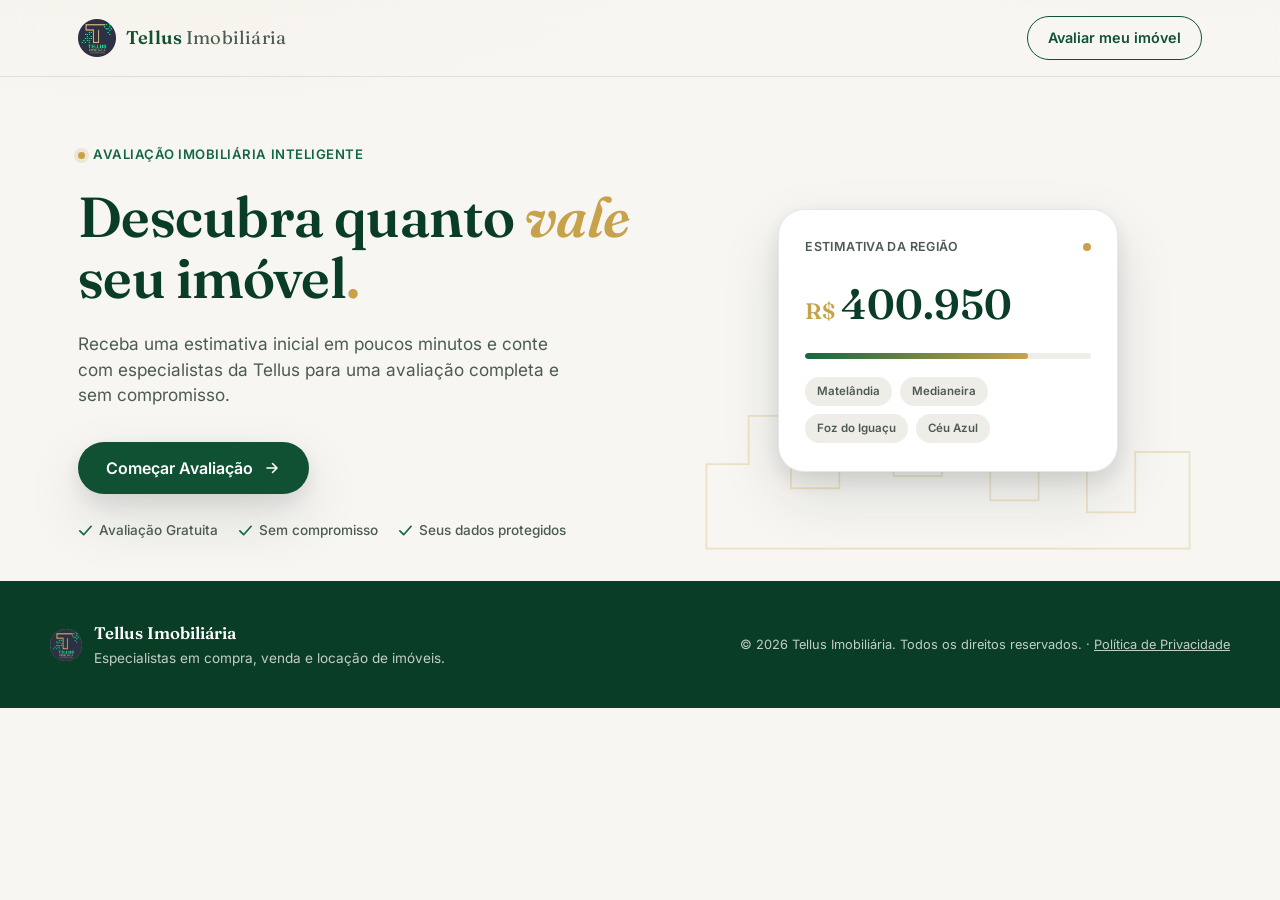
==== commit ca73c709: "Enhance index.html with SEO and Open Graph meta tags Added meta tags for SEO and social media sharin" ====
--- a/index.html
+++ b/index.html
@@ -6,6 +6,39 @@
 <title>Tellus Imobiliária | Descubra quanto vale seu imóvel</title>
 <link rel="icon" type="image/png" href="logo-tellus.png">
 <meta name="description" content="Receba uma estimativa gratuita e sem compromisso do valor do seu imóvel com a Tellus Imobiliária.">
+<meta name="keywords" content="avaliação de imóvel, quanto vale meu imóvel, imobiliária Matelândia, imobiliária Medianeira, Tellus Imobiliária, vender imóvel, avaliação gratuita">
+<link rel="canonical" href="https://telluspub-cpu.github.io/tellus-avalia/">
+
+<!-- Open Graph (prévia ao compartilhar no WhatsApp, Instagram, Facebook) -->
+<meta property="og:type" content="website">
+<meta property="og:locale" content="pt_BR">
+<meta property="og:url" content="https://telluspub-cpu.github.io/tellus-avalia/">
+<meta property="og:title" content="Tellus Imobiliária | Descubra quanto vale seu imóvel">
+<meta property="og:description" content="Receba uma estimativa gratuita e sem compromisso do valor do seu imóvel com a Tellus Imobiliária.">
+<meta property="og:image" content="https://telluspub-cpu.github.io/tellus-avalia/og-image.png">
+<meta property="og:image:width" content="1200">
+<meta property="og:image:height" content="630">
+<meta property="og:site_name" content="Tellus Imobiliária">
+
+<!-- Twitter Card -->
+<meta name="twitter:card" content="summary_large_image">
+<meta name="twitter:title" content="Tellus Imobiliária | Descubra quanto vale seu imóvel">
+<meta name="twitter:description" content="Receba uma estimativa gratuita e sem compromisso do valor do seu imóvel com a Tellus Imobiliária.">
+<meta name="twitter:image" content="https://telluspub-cpu.github.io/tellus-avalia/og-image.png">
+
+<!-- Dados estruturados (Schema.org) — ajuda o Google a entender que
+     este site pertence a uma imobiliária -->
+<script type="application/ld+json">
+{
+  "@context": "https://schema.org",
+  "@type": "RealEstateAgent",
+  "name": "Tellus Imobiliária",
+  "description": "Especialistas em compra, venda e locação de imóveis, com avaliação gratuita e sem compromisso.",
+  "url": "https://telluspub-cpu.github.io/tellus-avalia/",
+  "image": "https://telluspub-cpu.github.io/tellus-avalia/logo-tellus.png"
+}
+</script>
+
 
 <!-- Preconnect para carregamento rápido de fontes -->
 <link rel="preconnect" href="https://fonts.googleapis.com">
--- a/style.css
+++ b/style.css
@@ -246,6 +246,15 @@
   display:flex; flex-direction:column; overflow:hidden;
   min-height:600px; max-height:88vh;
 }
+
+/* Campo-armadilha contra bots — invisível para pessoas reais.
+   Posicionado fora da tela (não usa display:none/visibility:hidden,
+   que muitos bots já sabem identificar e ignorar). */
+.honeypot-field{
+  position:absolute; left:-9999px; top:-9999px;
+  width:1px; height:1px; opacity:0; overflow:hidden;
+  pointer-events:none;
+}
 .chat-topbar{
   display:flex; align-items:center; justify-content:space-between;
   padding:20px 24px; border-bottom:1px solid var(--border-subtle);
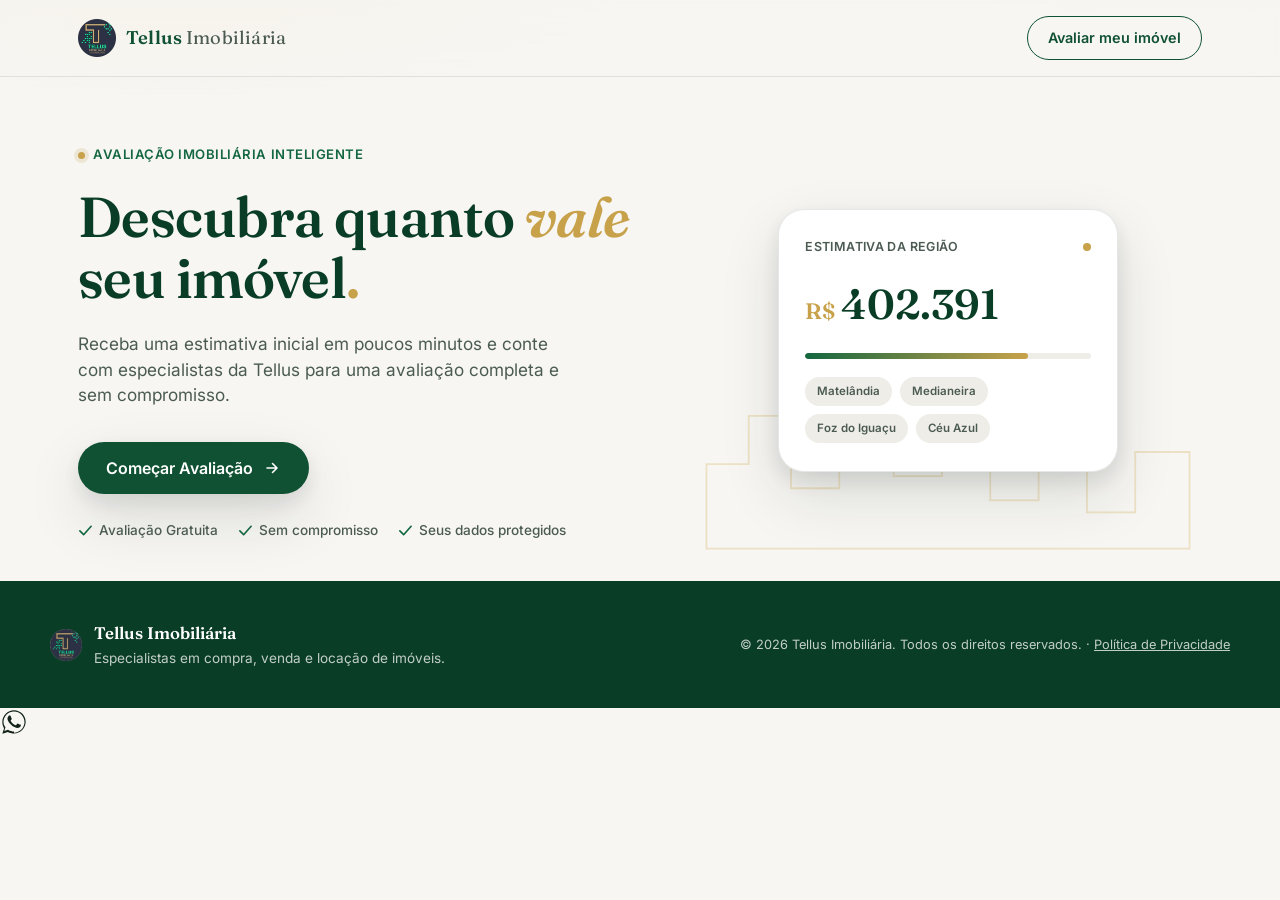
==== commit c165d9f6: "Add floating WhatsApp button to index.html" ====
--- a/index.html
+++ b/index.html
@@ -215,6 +215,16 @@
   </div>
 </footer>
 
+<!-- ============================================= -->
+<!-- BOTÃO FLUTUANTE DO WHATSAPP                     -->
+<!-- Fica visível em qualquer parte do site, para    -->
+<!-- quem preferir falar direto com um corretor sem  -->
+<!-- preencher o questionário completo.              -->
+<!-- ============================================= -->
+<a href="#" id="floatingWhatsapp" class="floating-whatsapp" target="_blank" rel="noopener" aria-label="Falar no WhatsApp">
+  <svg width="28" height="28" viewBox="0 0 24 24" fill="currentColor"><path d="M17.5 14.4c-.3-.1-1.7-.9-2-1-.3-.1-.5-.1-.7.1-.2.3-.8 1-.9 1.1-.2.2-.3.2-.6.1-.3-.1-1.3-.5-2.4-1.5-.9-.8-1.5-1.8-1.7-2.1-.2-.3 0-.5.1-.6.1-.1.3-.3.4-.5.1-.1.2-.3.3-.4.1-.2 0-.4 0-.5C10 9 9.4 7.6 9.2 7c-.2-.5-.4-.5-.6-.5h-.5c-.2 0-.5.1-.7.3-.2.3-1 1-1 2.3 0 1.4 1 2.7 1.1 2.9.1.2 2 3.1 4.9 4.3.7.3 1.2.5 1.6.6.7.2 1.3.2 1.8.1.5-.1 1.7-.7 1.9-1.4.2-.7.2-1.2.2-1.4-.1-.1-.3-.2-.6-.3z"/><path d="M12 2C6.5 2 2 6.5 2 12c0 1.9.5 3.7 1.5 5.3L2 22l4.8-1.5c1.5.8 3.3 1.3 5.2 1.3 5.5 0 10-4.5 10-10S17.5 2 12 2zm0 18.2c-1.7 0-3.4-.5-4.8-1.3l-.3-.2-3.2 1 1-3.1-.2-.3C3.5 15 3 13.5 3 12c0-4.9 4.1-9 9-9s9 4.1 9 9-4.1 9.2-9 9.2z"/></svg>
+</a>
+
 <script src="script.js"></script>
 </body>
 </html>
